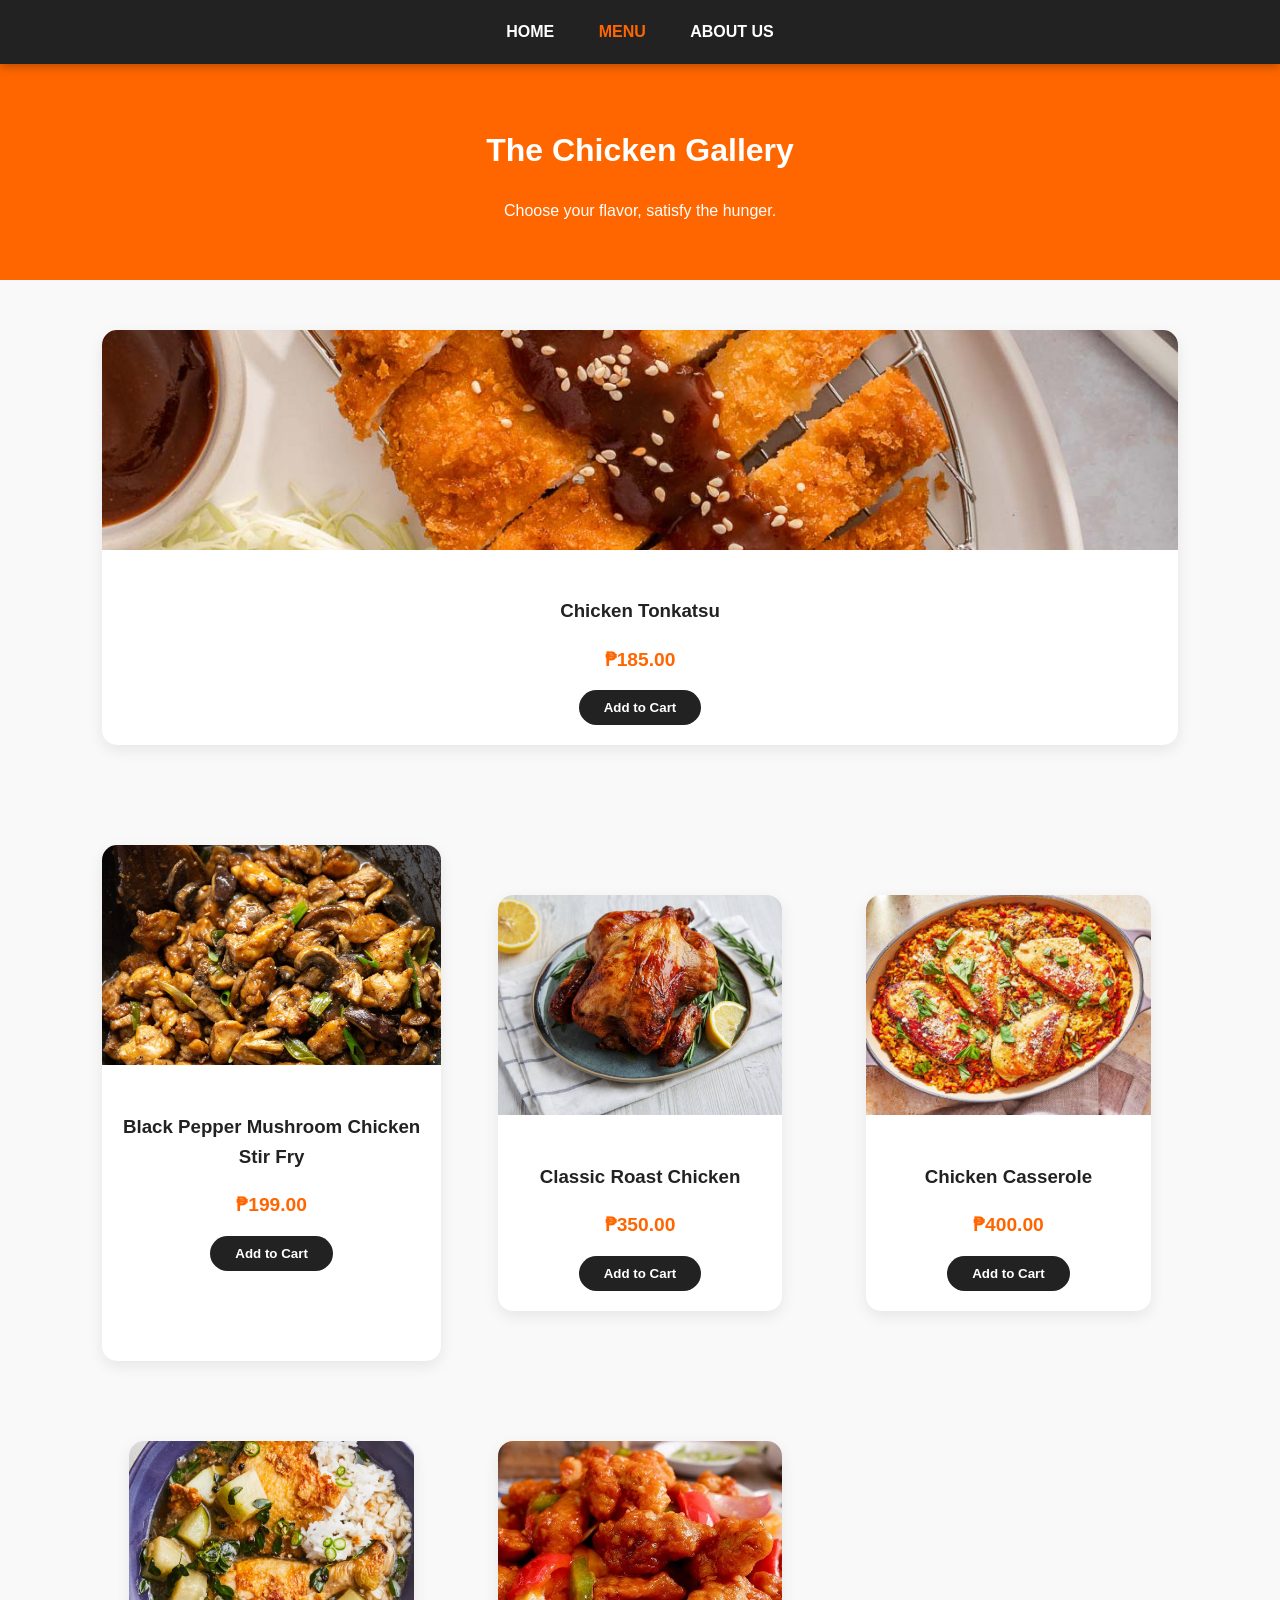
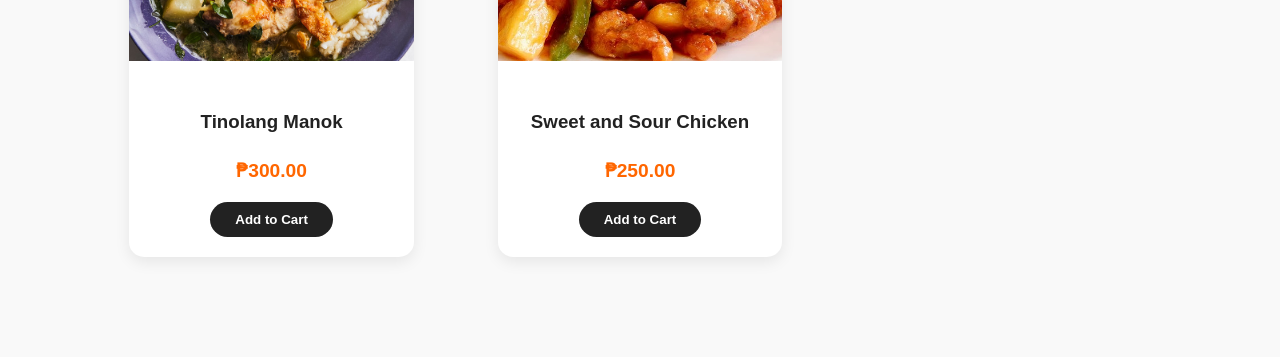
==== products.html @ f4378297 "Add files via upload" ====
<!DOCTYPE html>
<html>
<head>
    <link rel="stylesheet" href="styles.css">
</head>
<body>
    <nav>
        <a href="home.html">Home</a>
        <a href="products.html" style="color: var(--primary)">Menu</a>
        <a href="about.html">About Us</a>
    </nav>

    <div class="menu-header">
        <h1>The Chicken Gallery</h1>
        <p>Choose your flavor, satisfy the hunger.</p>
    </div>

    <div class="menu-grid">
        <div class="item">
            <img src="images/tonkatsu.jpg" alt="Chicken 1">
            <div class="item-info">
                <h3>Chicken Tonkatsu</h3>
                <span class="price">₱185.00</span>
                <button class="btn-add" onclick="alert('Added to cart!')">Add to Cart</button>
            </div>
        </div>
        </div>
       
    <div class="menu-grid">
        <div class="item">
            <img src="images/mushroom.jpg" alt="Chicken 2">
            <div class="item-info">
                <h3>Black Pepper Mushroom Chicken Stir Fry</h3>
                <span class="price">₱199.00</span>
                <button class="btn-add" onclick="alert('Added to cart!')">Add to Cart</button>
            </div>
        </div>

    <div class="menu-grid">
        <div class="item">
            <img src="images/roast.jpg" alt="Chicken 3">
            <div class="item-info">
                <h3>Classic Roast Chicken</h3>
                <span class="price">₱350.00</span>
                <button class="btn-add" onclick="alert('Added to cart!')">Add to Cart</button>
            </div>
        </div>
        </div>

    <div class="menu-grid">
        <div class="item">
            <img src="images/casserole.jpg" alt="Chicken 4">
            <div class="item-info">
                <h3>Chicken Casserole</h3>
                <span class="price">₱400.00</span>
                <button class="btn-add" onclick="alert('Added to cart!')">Add to Cart</button>
            </div>
        </div>
        </div>

    <div class="menu-grid">
        <div class="item">
            <img src="images/tinola.jpg" alt="Chicken 5">
            <div class="item-info">
                <h3>Tinolang Manok</h3>
                <span class="price">₱300.00</span>
                <button class="btn-add" onclick="alert('Added to cart!')">Add to Cart</button>
            </div>
        </div>
        </div>
        
    <div class="menu-grid">
        <div class="item">
            <img src="images/sns.jpg" alt="Chicken 6">
            <div class="item-info">
                <h3>Sweet and Sour Chicken</h3>
                <span class="price">₱250.00</span>
                <button class="btn-add" onclick="alert('Added to cart!')">Add to Cart</button>
            </div>
        </div>
        </div>
</body>
</html>
---- styles.css ----
:root {
    --primary: #ff6600;
    --secondary: #ffcc00; 
    --dark: #222;
    --light: #f9f9f9;
    --white: #ffffff;
}

body {
    font-family: 'Segoe UI', Tahoma, Geneva, Verdana, sans-serif;
    margin: 0;
    background-color: var(--light);
    color: var(--dark);
    line-height: 1.6;
}


nav {
    background: var(--dark);
    padding: 1.2rem;
    text-align: center;
    position: sticky;
    top: 0;
    z-index: 1000;
    box-shadow: 0 2px 10px rgba(0,0,0,0.3);
}

nav a {
    color: var(--white);
    margin: 0 20px;
    text-decoration: none;
    font-weight: bold;
    text-transform: uppercase;
    transition: 0.3s;
}

nav a:hover {
    color: var(--primary);
}


.menu-header {
    padding: 40px 0;
    background: var(--primary);
    color: white;
    text-align: center;
}

.menu-grid {
    display: grid;
    grid-template-columns: repeat(auto-fit, minmax(280px, 1fr));
    gap: 30px;
    padding: 50px 8%;
}

.item {
    background: var(--white);
    border-radius: 15px;
    overflow: hidden;
    box-shadow: 0 5px 15px rgba(0,0,0,0.08);
    transition: transform 0.3s ease;
}

.item:hover {
    transform: translateY(-10px);
}

.item img {
    width: 100%;
    height: 220px;
    object-fit: cover;
}

.item-info {
    padding: 20px;
    text-align: center;
}

.price {
    font-size: 1.2rem;
    color: var(--primary);
    font-weight: bold;
    display: block;
    margin-bottom: 15px;
}

.btn-add {
    background: var(--dark);
    color: white;
    border: none;
    padding: 10px 25px;
    border-radius: 25px;
    cursor: pointer;
    font-weight: 600;
    transition: 0.3s;
}

.btn-add:hover {
    background: var(--primary);
}


.about-container {
    max-width: 1000px;
    margin: 40px auto;
    padding: 0 20px;
}

.story-section {
    text-align: center;
    padding: 40px;
    background: var(--white);
    border-radius: 20px;
    margin-bottom: 40px;
}

.founder-card {
    display: flex;
    align-items: center;
    gap: 40px;
    background: var(--secondary);
    padding: 30px;
    border-radius: 20px;
    margin-bottom: 40px;
}

.founder-card img {
    width: 200px;
    height: 200px;
    border-radius: 50%;
    border: 5px solid var(--white);
    object-fit: cover;
}


.map-box {
    width: 100%;
    height: 350px;
    border: none;
}
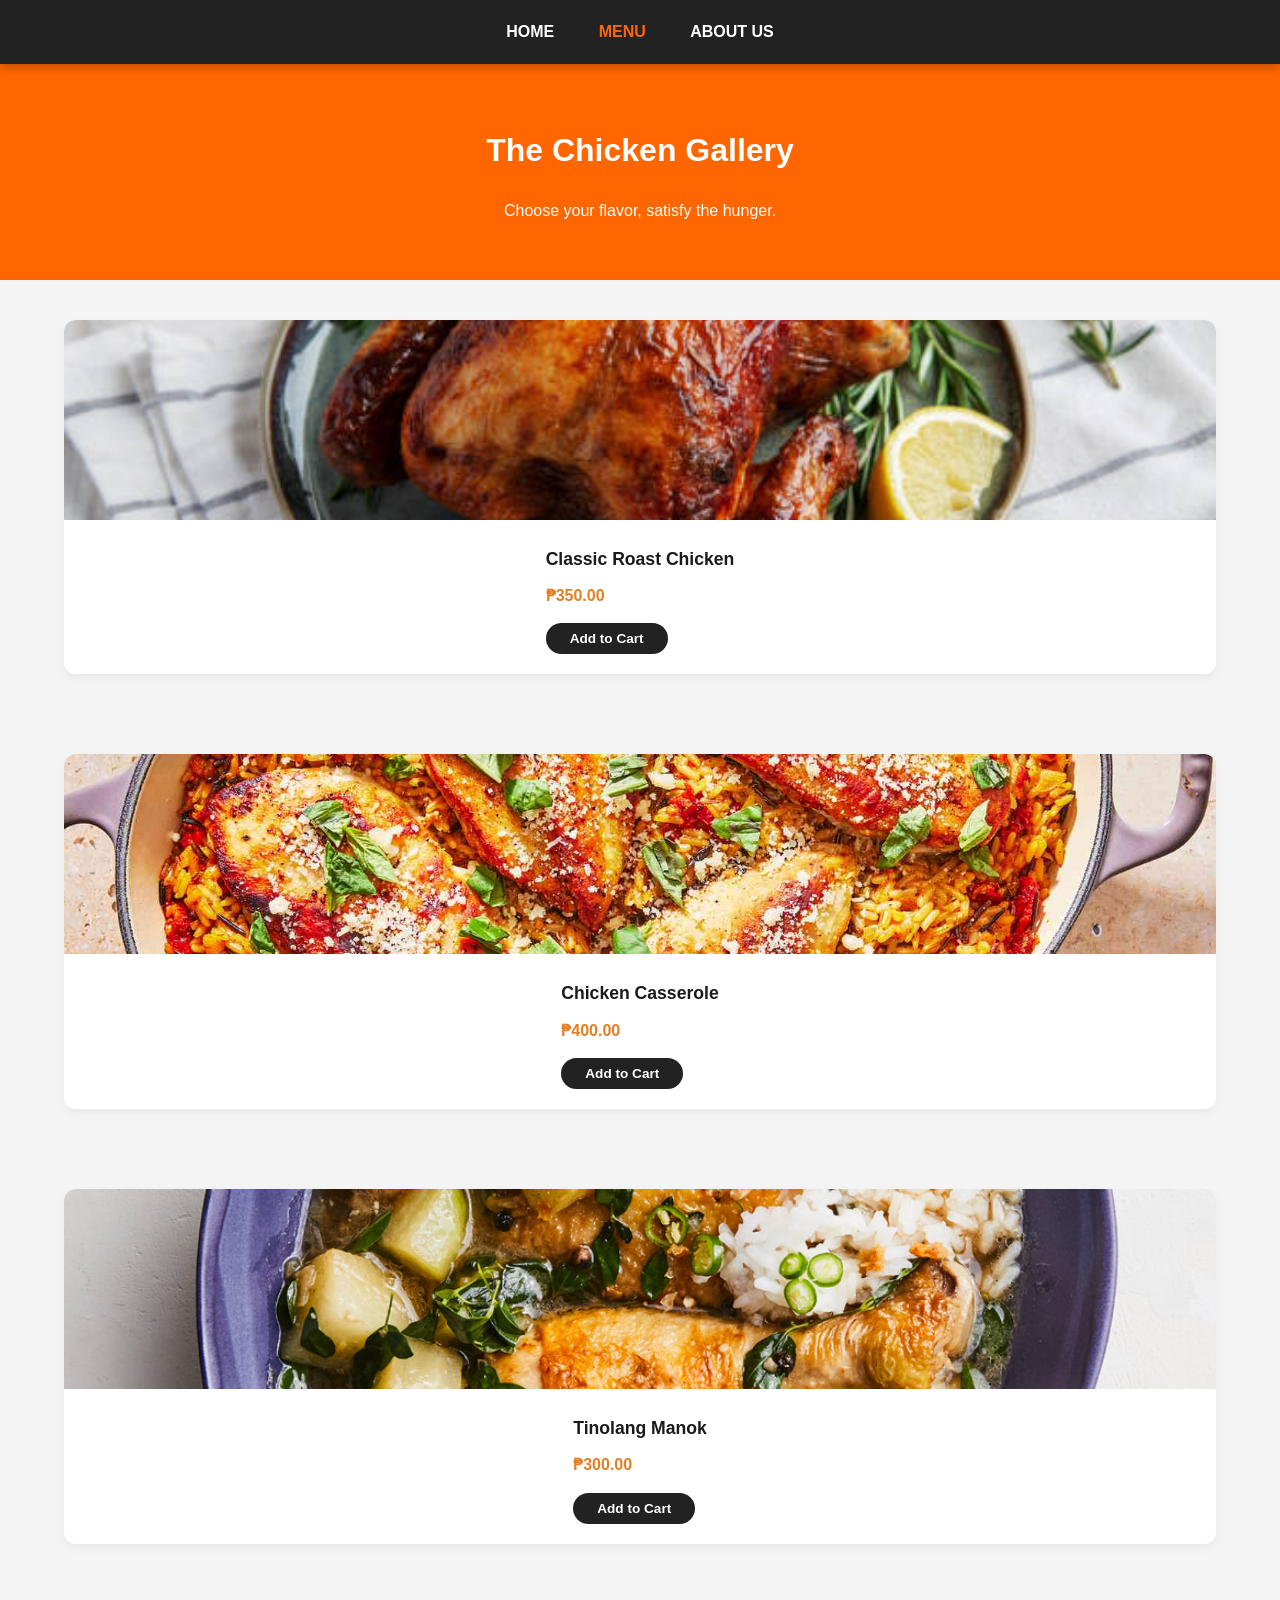
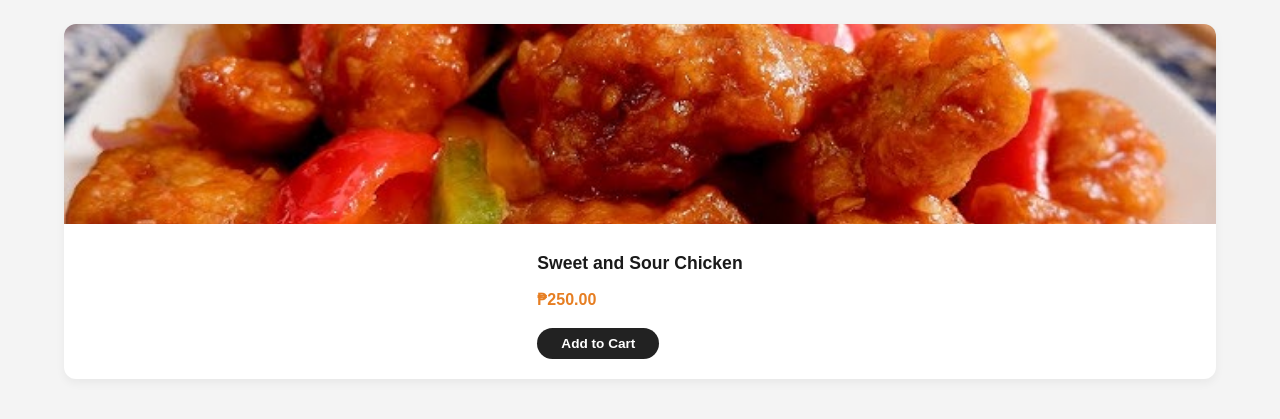
==== commit e38eb41e: "Update products.html" ====
--- a/products.html
+++ b/products.html
@@ -14,27 +14,6 @@
         <h1>The Chicken Gallery</h1>
         <p>Choose your flavor, satisfy the hunger.</p>
     </div>
-
-    <div class="menu-grid">
-        <div class="item">
-            <img src="images/tonkatsu.jpg" alt="Chicken 1">
-            <div class="item-info">
-                <h3>Chicken Tonkatsu</h3>
-                <span class="price">₱185.00</span>
-                <button class="btn-add" onclick="alert('Added to cart!')">Add to Cart</button>
-            </div>
-        </div>
-        </div>
-       
-    <div class="menu-grid">
-        <div class="item">
-            <img src="images/mushroom.jpg" alt="Chicken 2">
-            <div class="item-info">
-                <h3>Black Pepper Mushroom Chicken Stir Fry</h3>
-                <span class="price">₱199.00</span>
-                <button class="btn-add" onclick="alert('Added to cart!')">Add to Cart</button>
-            </div>
-        </div>
 
     <div class="menu-grid">
         <div class="item">
@@ -80,4 +59,5 @@
         </div>
         </div>
 </body>
-</html>+
+</html>
--- a/styles.css
+++ b/styles.css
@@ -1,20 +1,19 @@
-
 :root {
-    --primary: #ff6600;
-    --secondary: #ffcc00; 
+    --primary: #ff6600;   
+    --secondary: #ffcc00;  
     --dark: #222;
     --light: #f9f9f9;
     --white: #ffffff;
 }
 
 body {
-    font-family: 'Segoe UI', Tahoma, Geneva, Verdana, sans-serif;
+    font-family: 'Segoe UI', Arial, sans-serif;
     margin: 0;
+    padding: 0;
     background-color: var(--light);
     color: var(--dark);
     line-height: 1.6;
 }
-
 
 nav {
     background: var(--dark);
@@ -39,7 +38,6 @@
     color: var(--primary);
 }
 
-
 .menu-header {
     padding: 40px 0;
     background: var(--primary);
@@ -47,57 +45,73 @@
     text-align: center;
 }
 
+/* Product Grid Container */
 .menu-grid {
     display: grid;
-    grid-template-columns: repeat(auto-fit, minmax(280px, 1fr));
-    gap: 30px;
-    padding: 50px 8%;
-}
-
+    grid-template-columns: repeat(auto-fit, minmax(250px, 1fr));
+    gap: 25px;
+    padding: 40px 5%;
+    background-color: #f4f4f4; /* Light grey background to make cards pop */
+}
+
+/* Individual Card */
 .item {
-    background: var(--white);
-    border-radius: 15px;
+    background: #ffffff;
+    border-radius: 12px; /* Smooth rounded corners */
     overflow: hidden;
-    box-shadow: 0 5px 15px rgba(0,0,0,0.08);
-    transition: transform 0.3s ease;
-}
-
+    box-shadow: 0 4px 10px rgba(0,0,0,0.05);
+    display: flex;
+    flex-direction: column;
+    align-items: center; /* Centers the text and button */
+    padding-bottom: 20px;
+    transition: transform 0.3s ease, box-shadow 0.3s ease;
+}
+
+/* Pop-out Effect */
 .item:hover {
-    transform: translateY(-10px);
-}
-
+    transform: translateY(-8px);
+    box-shadow: 0 12px 24px rgba(0,0,0,0.15);
+}
+
+/* Image styling */
 .item img {
     width: 100%;
-    height: 220px;
+    height: 200px; /* Fixed height for uniformity */
     object-fit: cover;
-}
-
-.item-info {
-    padding: 20px;
-    text-align: center;
+    margin-bottom: 15px;
+}
+
+/* Text Styling */
+.item h3 {
+    font-size: 1.1rem;
+    margin: 10px 0;
+    color: #1a1a1a;
+    font-weight: 700;
 }
 
 .price {
-    font-size: 1.2rem;
-    color: var(--primary);
+    color: #e67e22; /* Burnt orange color from your screenshot */
     font-weight: bold;
+    font-size: 1rem;
+    margin-bottom: 15px;
     display: block;
-    margin-bottom: 15px;
-}
-
+}
+
+/* The "Add to Cart" Button */
 .btn-add {
-    background: var(--dark);
+    background-color: #222222; /* Dark/Black button */
     color: white;
     border: none;
-    padding: 10px 25px;
-    border-radius: 25px;
+    padding: 8px 24px;
+    border-radius: 20px; /* Pill shape */
+    font-size: 0.85rem;
+    font-weight: 600;
     cursor: pointer;
-    font-weight: 600;
-    transition: 0.3s;
+    transition: background 0.2s;
 }
 
 .btn-add:hover {
-    background: var(--primary);
+    background-color: #444444;
 }
 
 
@@ -105,6 +119,9 @@
     max-width: 1000px;
     margin: 40px auto;
     padding: 0 20px;
+    display: flex;
+    flex-direction: column;
+    gap: 50px; 
 }
 
 .story-section {
@@ -112,7 +129,6 @@
     padding: 40px;
     background: var(--white);
     border-radius: 20px;
-    margin-bottom: 40px;
 }
 
 .founder-card {
@@ -122,20 +138,86 @@
     background: var(--secondary);
     padding: 30px;
     border-radius: 20px;
-    margin-bottom: 40px;
 }
 
 .founder-card img {
-    width: 200px;
-    height: 200px;
+    width: 180px;
+    height: 180px;
     border-radius: 50%;
     border: 5px solid var(--white);
     object-fit: cover;
 }
 
 
+.location-group h3 {
+    text-align: center;
+    margin-bottom: 20px;
+}
+
 .map-box {
     width: 100%;
-    height: 350px;
+    height: 400px;
+    border-radius: 15px;
+    overflow: hidden;
+    box-shadow: 0 4px 15px rgba(0,0,0,0.1);
+}
+
+.map-box img {
+    width: 100%;
+    height: 100%;
+    object-fit: cover;
+}
+
+.inquiry-section {
+    background: var(--white);
+    padding: 40px;
+    border-radius: 20px;
+    box-shadow: 0 10px 30px rgba(0,0,0,0.05);
+}
+
+.inquiry-form {
+    display: grid;
+    grid-template-columns: 1fr 1fr;
+    gap: 15px;
+}
+
+.inquiry-form textarea {
+    grid-column: span 2;
+    width: 100%;
+    padding: 12px;
+    border: 1px solid #ddd;
+    border-radius: 8px;
+    font-family: inherit;
+    box-sizing: border-box;
+}
+
+.inquiry-form input {
+    padding: 12px;
+    border: 1px solid #ddd;
+    border-radius: 8px;
+    box-sizing: border-box;
+}
+
+.btn-submit {
+    grid-column: span 2;
+    background: var(--primary);
+    color: white;
     border: none;
-}+    padding: 15px;
+    border-radius: 8px;
+    font-weight: bold;
+    cursor: pointer;
+    transition: 0.3s;
+}
+
+.btn-submit:hover {
+    background: var(--dark);
+}
+
+
+@media (max-width: 768px) {
+    .founder-card { flex-direction: column; text-align: center; }
+    .inquiry-form { grid-template-columns: 1fr; }
+    .inquiry-form textarea, .btn-submit { grid-column: span 1; }
+}
+
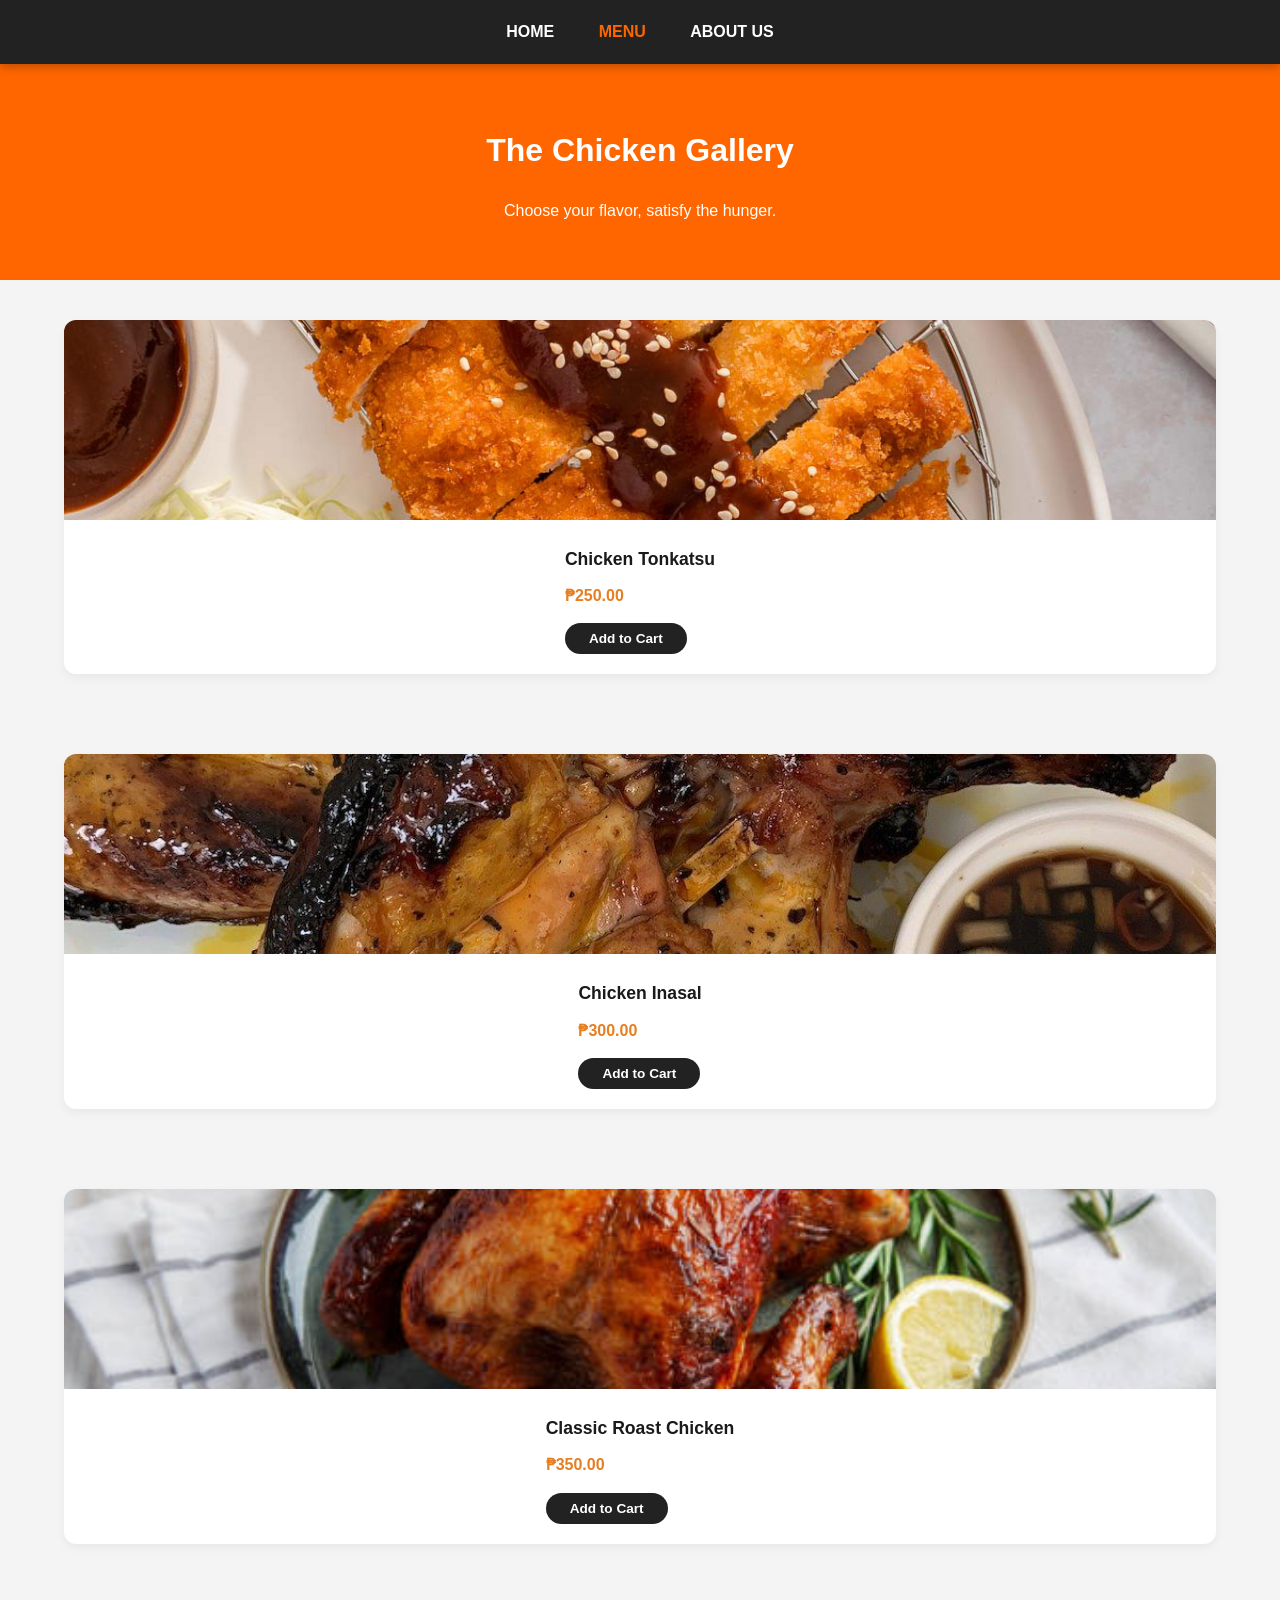
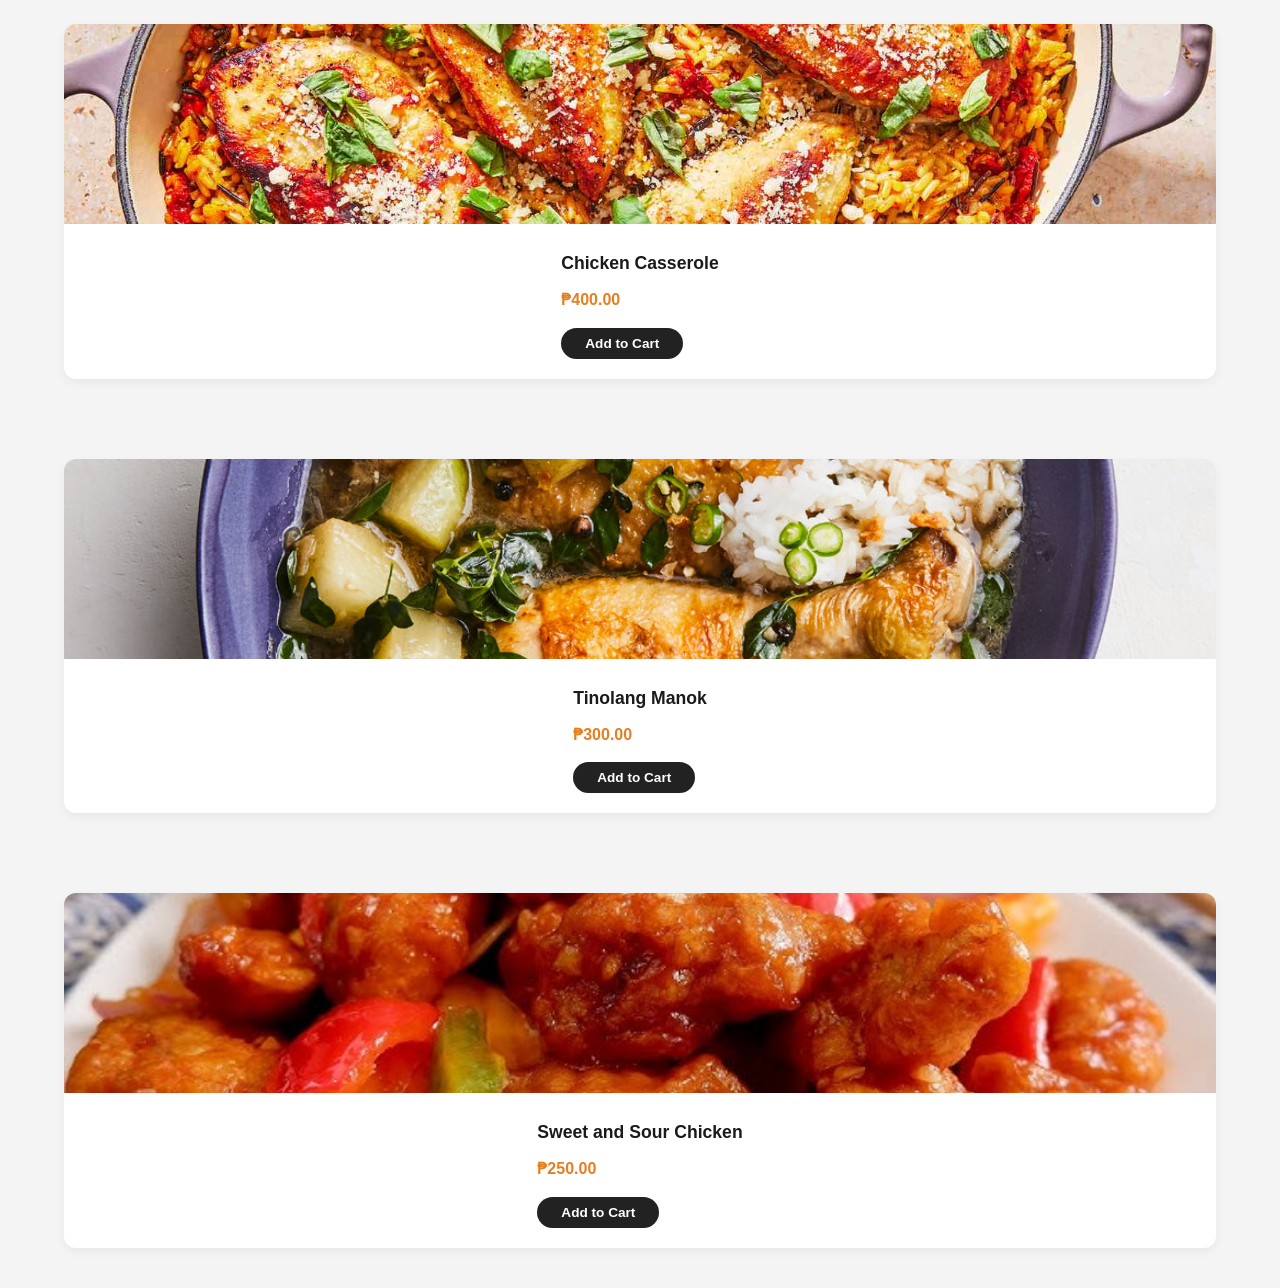
==== commit 8b353736: "Update products.html" ====
--- a/products.html
+++ b/products.html
@@ -14,6 +14,28 @@
         <h1>The Chicken Gallery</h1>
         <p>Choose your flavor, satisfy the hunger.</p>
     </div>
+
+    <div class="menu-grid">
+        <div class="item">
+            <img src="images/tonkatsu.jpg" alt="Chicken 1">
+            <div class="item-info">
+                <h3>Chicken Tonkatsu</h3>
+                <span class="price">₱250.00</span>
+                <button class="btn-add" onclick="alert('Added to cart!')">Add to Cart</button>
+            </div>
+        </div>
+        </div>
+
+    <div class="menu-grid">
+        <div class="item">
+            <img src="images/Inasal.jpg" alt="Chicken 2">
+            <div class="item-info">
+                <h3>Chicken Inasal</h3>
+                <span class="price">₱300.00</span>
+                <button class="btn-add" onclick="alert('Added to cart!')">Add to Cart</button>
+            </div>
+        </div>
+        </div>
 
     <div class="menu-grid">
         <div class="item">
@@ -61,3 +83,4 @@
 </body>
 
 </html>
+
